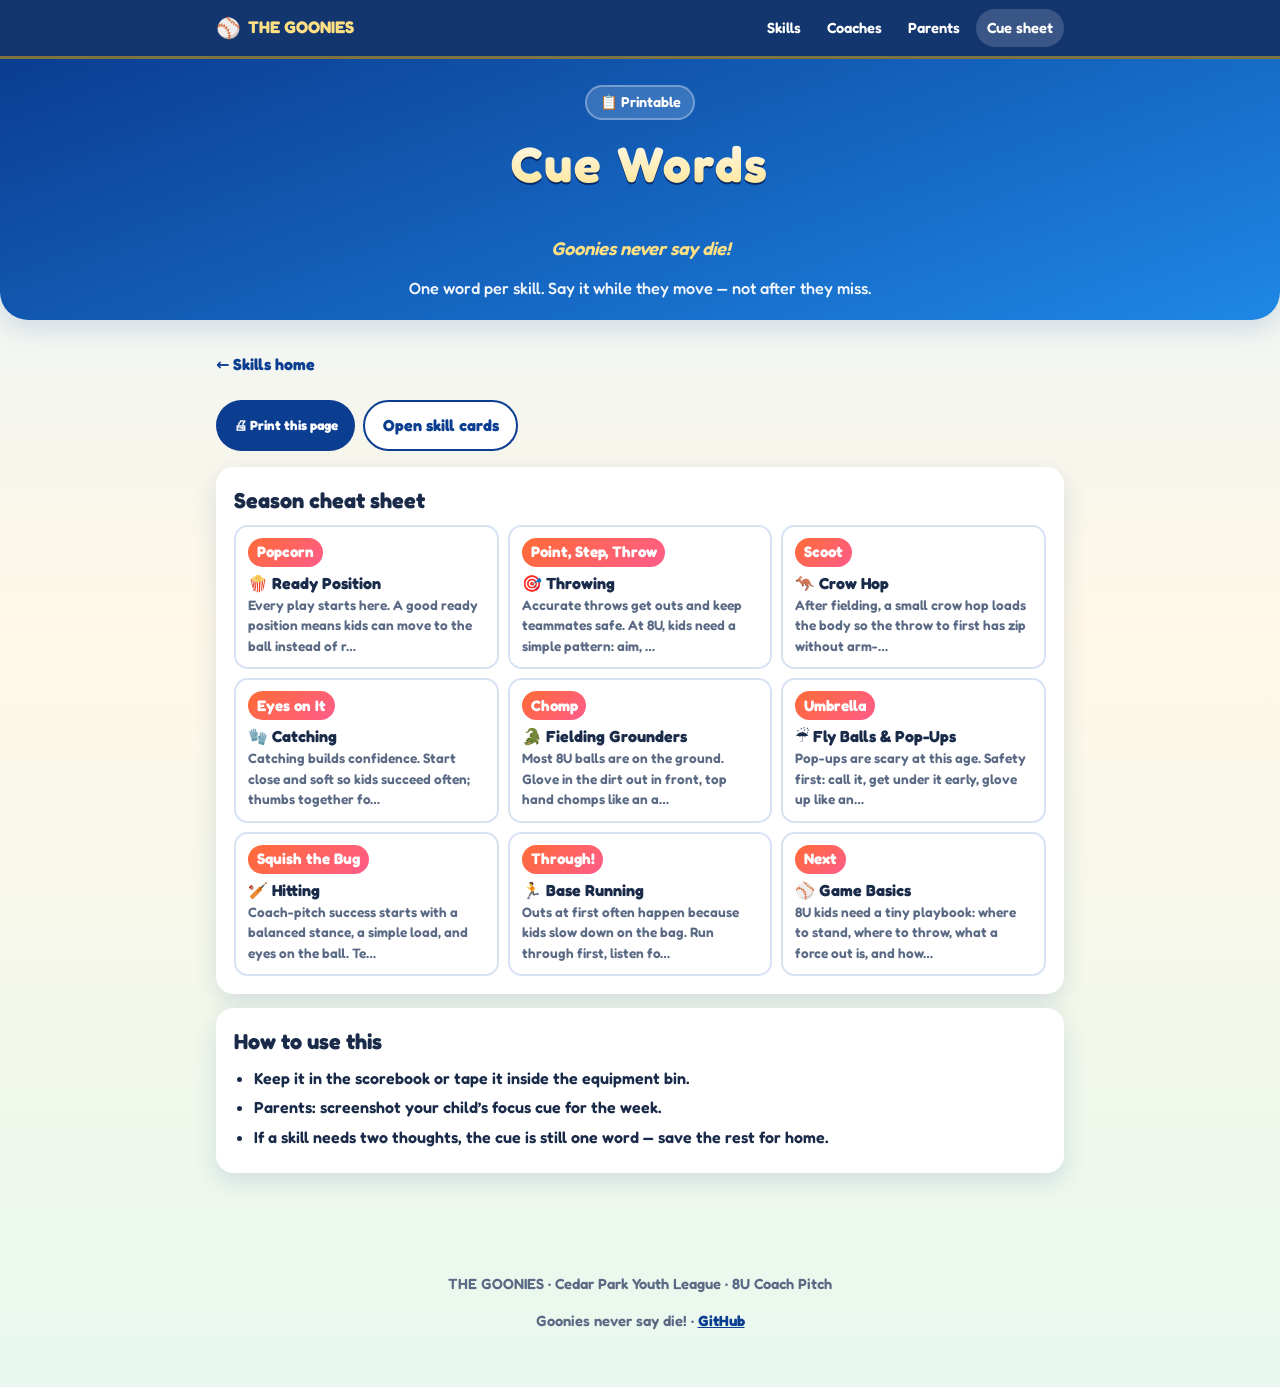
==== cheat-sheet.html @ 3a560a13 "Initial Goonies 8U team skills site for coaches and parents Public Pages site with skill cards (read" ====
<!DOCTYPE html>
<html lang="en">
<head>
  <meta charset="utf-8">
  <meta name="viewport" content="width=device-width, initial-scale=1, viewport-fit=cover">
  <meta name="theme-color" content="#0b3d91">
  <title>Cue Sheet · THE GOONIES</title>
  <link rel="preconnect" href="https://fonts.googleapis.com">
  <link rel="preconnect" href="https://fonts.gstatic.com" crossorigin>
  <link href="https://fonts.googleapis.com/css2?family=Fredoka:wght@400;500;600;700&family=Nunito:wght@600;700;800&display=swap" rel="stylesheet">
  <link rel="stylesheet" href="assets/css/app.css">
  
</head>
<body>
<nav class="topnav" aria-label="Main">
  <div class="topnav-inner">
    <a class="brand" href="index.html"><span class="brand-mark">⚾</span> <span>THE GOONIES</span></a>
    <div class="nav-links">
      <a href="index.html">Skills</a>
      <a href="coaches.html">Coaches</a>
      <a href="parents.html">Parents</a>
      <a href="cheat-sheet.html">Cue sheet</a>
    </div>
  </div>
</nav>

<header class="hero">
  <div class="hero-badge">📋 Printable</div>
  <h1 class="hero-team">Cue Words</h1>
  <p class="hero-tagline">Goonies never say die!</p>
  <p class="hero-lead">One word per skill. Say it while they move — not after they miss.</p>
</header>
<main class="wrap">
  <a class="back-link" href="index.html">← Skills home</a>
  <div class="print-bar">
    <button class="btn" type="button" onclick="window.print()">🖨 Print this page</button>
    <a class="btn secondary" href="index.html">Open skill cards</a>
  </div>
  <h1 class="print-only-title">THE GOONIES · 8U Cue Words · Cedar Park Youth League</h1>
  <section class="card">
    <h2>Season cheat sheet</h2>
    <div class="cheat-grid">
<div class="cheat-item">
  <div class="c">Popcorn</div>
  <div class="n">🍿 Ready Position</div>
  <div class="w">Every play starts here. A good ready position means kids can move to the ball instead of r…</div>
</div>
<div class="cheat-item">
  <div class="c">Point, Step, Throw</div>
  <div class="n">🎯 Throwing</div>
  <div class="w">Accurate throws get outs and keep teammates safe. At 8U, kids need a simple pattern: aim, …</div>
</div>
<div class="cheat-item">
  <div class="c">Scoot</div>
  <div class="n">🦘 Crow Hop</div>
  <div class="w">After fielding, a small crow hop loads the body so the throw to first has zip without arm-…</div>
</div>
<div class="cheat-item">
  <div class="c">Eyes on It</div>
  <div class="n">🧤 Catching</div>
  <div class="w">Catching builds confidence. Start close and soft so kids succeed often; thumbs together fo…</div>
</div>
<div class="cheat-item">
  <div class="c">Chomp</div>
  <div class="n">🐊 Fielding Grounders</div>
  <div class="w">Most 8U balls are on the ground. Glove in the dirt out in front, top hand chomps like an a…</div>
</div>
<div class="cheat-item">
  <div class="c">Umbrella</div>
  <div class="n">☔ Fly Balls & Pop-Ups</div>
  <div class="w">Pop-ups are scary at this age. Safety first: call it, get under it early, glove up like an…</div>
</div>
<div class="cheat-item">
  <div class="c">Squish the Bug</div>
  <div class="n">🏏 Hitting</div>
  <div class="w">Coach-pitch success starts with a balanced stance, a simple load, and eyes on the ball. Te…</div>
</div>
<div class="cheat-item">
  <div class="c">Through!</div>
  <div class="n">🏃 Base Running</div>
  <div class="w">Outs at first often happen because kids slow down on the bag. Run through first, listen fo…</div>
</div>
<div class="cheat-item">
  <div class="c">Next</div>
  <div class="n">⚾ Game Basics</div>
  <div class="w">8U kids need a tiny playbook: where to stand, where to throw, what a force out is, and how…</div>
</div>
    </div>
  </section>
  <section class="card">
    <h2>How to use this</h2>
    <ul class="checklist">
      <li>Keep it in the scorebook or tape it inside the equipment bin.</li>
      <li>Parents: screenshot your child’s focus cue for the week.</li>
      <li>If a skill needs two thoughts, the cue is still one word — save the rest for home.</li>
    </ul>
  </section>
</main>

<footer class="footer">
  <p>THE GOONIES · Cedar Park Youth League · 8U Coach Pitch</p>
  <p>Goonies never say die! · <a href="https://github.com/GrrHero/goonies-baseball">GitHub</a></p>
</footer>
<script src="assets/js/app.js" defer></script>
</body>
</html>
---- assets/css/app.css ----
:root {
  --navy: #0b3d91;
  --navy-deep: #072a66;
  --sky: #4fc3f7;
  --grass: #2ecc71;
  --grass-dark: #27ae60;
  --sun: #ffc107;
  --gold: #ffe082;
  --orange: #ff6b35;
  --pink: #ff5c8a;
  --purple: #7c4dff;
  --cream: #fff8e7;
  --card: #ffffff;
  --ink: #1a2b4a;
  --muted: #5a6a85;
  --line: #d7e3f4;
  --shadow: 0 8px 24px rgba(11, 61, 145, 0.14);
  --radius: 1.1rem;
  --touch: 2.75rem;
  --font: "Fredoka", "Nunito", system-ui, sans-serif;
  --max: 880px;
}

*, *::before, *::after { box-sizing: border-box; }
html { scroll-behavior: smooth; }
body {
  margin: 0;
  font-family: var(--font);
  color: var(--ink);
  background: linear-gradient(180deg, #e3f2fd 0%, #fff8e7 45%, #e8f8ef 100%);
  min-height: 100vh;
  line-height: 1.5;
  -webkit-tap-highlight-color: transparent;
}
img { max-width: 100%; display: block; }
a { color: var(--navy); }
.wrap { max-width: var(--max); margin: 0 auto; padding: 1rem 1rem 3rem; position: relative; z-index: 1; }

/* Top nav */
.topnav {
  position: sticky; top: 0; z-index: 20;
  background: rgba(7, 42, 102, 0.94);
  backdrop-filter: blur(8px);
  color: white;
  border-bottom: 3px solid rgba(255, 193, 7, 0.45);
}
.topnav-inner {
  max-width: var(--max); margin: 0 auto;
  display: flex; align-items: center; gap: 0.5rem;
  padding: 0.55rem 1rem; flex-wrap: wrap;
}
.brand {
  display: flex; align-items: center; gap: 0.45rem;
  color: white; text-decoration: none; font-weight: 700; font-size: 1.05rem;
  margin-right: auto;
}
.brand-mark { font-size: 1.25rem; }
.brand span { color: var(--gold); }
.nav-links { display: flex; gap: 0.25rem; flex-wrap: wrap; }
.nav-links a {
  color: white; text-decoration: none; font-weight: 600; font-size: 0.92rem;
  padding: 0.45rem 0.7rem; border-radius: 999px; min-height: 2.4rem;
  display: inline-flex; align-items: center;
}
.nav-links a:hover, .nav-links a[aria-current="page"] {
  background: rgba(255,255,255,0.16);
}

/* Hero */
.hero {
  text-align: center;
  padding: 1.6rem 1rem 1.25rem;
  background: linear-gradient(160deg, var(--navy) 0%, #1565c0 55%, #1e88e5 100%);
  color: white;
  border-radius: 0 0 1.75rem 1.75rem;
  box-shadow: var(--shadow);
  position: relative; z-index: 1;
}
.hero-badge {
  display: inline-block; background: rgba(255,255,255,0.16);
  border: 2px solid rgba(255,255,255,0.3);
  padding: 0.3rem 0.8rem; border-radius: 999px; font-weight: 600; font-size: 0.9rem;
}
.hero-team {
  display: block; margin-top: 0.45rem;
  font-size: clamp(2rem, 8vw, 3.1rem); font-weight: 700; letter-spacing: 0.04em;
  background: linear-gradient(180deg, #fff 0%, #ffe082 100%);
  -webkit-background-clip: text; background-clip: text; color: transparent;
  filter: drop-shadow(0 2px 0 #072a66);
}
.hero-tagline { margin: 0.35rem 0 0.15rem; color: var(--gold); font-weight: 600; font-style: italic; font-size: 1.15rem; }
.hero-sub { margin: 0; opacity: 0.92; font-weight: 500; font-size: 0.95rem; }
.hero-lead { margin: 0.85rem auto 0; max-width: 36rem; font-weight: 500; font-size: 1.02rem; opacity: 0.95; }

/* Audience pills */
.audience {
  display: flex; gap: 0.6rem; justify-content: center; flex-wrap: wrap;
  margin: 1rem 0 0.25rem;
}
.pill {
  display: inline-flex; align-items: center; gap: 0.4rem;
  background: white; color: var(--navy); text-decoration: none;
  font-weight: 700; padding: 0.7rem 1rem; border-radius: 999px;
  box-shadow: var(--shadow); min-height: var(--touch);
}
.pill:active { transform: scale(0.98); }

/* Sections */
.section-title { margin: 1.5rem 0 0.75rem; font-size: 1.4rem; font-weight: 700; }
.section-note { margin: -0.35rem 0 1rem; color: var(--muted); font-weight: 600; font-size: 0.95rem; }

/* Skill grid */
.skill-grid {
  display: grid; grid-template-columns: 1fr; gap: 0.75rem;
}
@media (min-width: 560px) {
  .skill-grid { grid-template-columns: 1fr 1fr; }
}
@media (min-width: 820px) {
  .skill-grid { grid-template-columns: 1fr 1fr 1fr; }
}
.skill-card {
  display: flex; flex-direction: column; gap: 0.35rem;
  background: white; border-radius: var(--radius); padding: 1rem;
  box-shadow: var(--shadow); text-decoration: none; color: inherit;
  border: 3px solid transparent; min-height: 7.5rem;
}
.skill-card:hover { border-color: var(--sky); }
.skill-card:active { transform: scale(0.99); }
.skill-card .emoji { font-size: 1.85rem; line-height: 1; }
.skill-card h3 { margin: 0; font-size: 1.2rem; }
.skill-card .meta { color: var(--muted); font-weight: 600; font-size: 0.88rem; }
.cue-chip {
  align-self: flex-start; margin-top: auto;
  background: linear-gradient(135deg, var(--orange), var(--pink));
  color: white; font-weight: 700; font-size: 0.85rem;
  padding: 0.3rem 0.65rem; border-radius: 999px;
}

/* Content cards */
.card {
  background: white; border-radius: var(--radius); padding: 1.1rem 1.15rem;
  box-shadow: var(--shadow); margin: 0.85rem 0;
}
.card h2, .card h3 { margin: 0 0 0.5rem; }
.card h2 { font-size: 1.35rem; }
.card h3 { font-size: 1.15rem; }
.muted { color: var(--muted); font-weight: 600; }

.cue-banner {
  display: flex; align-items: center; gap: 0.75rem; flex-wrap: wrap;
  background: linear-gradient(135deg, #fff3e0, #fce4ec);
  border-radius: var(--radius); padding: 0.9rem 1rem; margin: 1rem 0;
  border-left: 6px solid var(--orange);
}
.cue-banner .big {
  background: linear-gradient(135deg, var(--orange), var(--pink));
  color: white; font-weight: 700; font-size: 1.25rem;
  padding: 0.45rem 0.85rem; border-radius: 999px;
}

.steps { margin: 0.5rem 0 0; padding: 0; list-style: none; counter-reset: step; }
.steps li {
  position: relative; padding: 0.55rem 0.55rem 0.55rem 2.55rem;
  margin: 0.35rem 0; background: var(--cream); border-radius: 0.85rem;
  font-weight: 600; counter-increment: step;
}
.steps li::before {
  content: counter(step); position: absolute; left: 0.4rem; top: 50%;
  transform: translateY(-50%); width: 1.65rem; height: 1.65rem;
  background: var(--navy); color: white; border-radius: 50%;
  display: flex; align-items: center; justify-content: center; font-size: 0.9rem;
}

.mistake {
  display: grid; gap: 0.35rem; padding: 0.75rem 0.85rem; margin: 0.45rem 0;
  background: #fff5f5; border-radius: 0.85rem; border-left: 5px solid #e53935;
}
.mistake .bad { font-weight: 700; color: #b71c1c; }
.mistake .fix { font-weight: 600; color: var(--ink); }
.mistake .fix::before { content: "Fix: "; color: var(--grass-dark); }

.drill-box {
  background: #e8f5e9; border-radius: 0.85rem; padding: 0.85rem 0.95rem;
  border-left: 5px solid var(--grass);
  margin: 0.5rem 0;
}
.drill-box.home { background: #e3f2fd; border-left-color: var(--navy); }
.drill-box .lbl {
  display: block; font-size: 0.75rem; text-transform: uppercase;
  letter-spacing: 0.06em; color: var(--muted); font-weight: 700; margin-bottom: 0.2rem;
}
.level-box {
  background: #f3e5f5; border-radius: 0.85rem; padding: 0.85rem 0.95rem;
  border-left: 5px solid var(--purple); margin: 0.5rem 0; font-weight: 600;
}

.videos { display: flex; flex-direction: column; gap: 0.7rem; }
@media (min-width: 640px) { .videos { display: grid; grid-template-columns: 1fr 1fr; } }
.video-card {
  display: flex; gap: 0.75rem; align-items: center;
  background: white; border-radius: var(--radius); overflow: hidden;
  box-shadow: var(--shadow); text-decoration: none; color: inherit;
  border: 3px solid transparent; min-height: 5rem;
}
.video-card:hover { border-color: var(--pink); }
.video-thumb { width: 42%; max-width: 160px; aspect-ratio: 16/9; object-fit: cover; background: #263238; flex-shrink: 0; }
.video-info { padding: 0.5rem 0.65rem 0.5rem 0; }
.video-info strong { display: block; font-size: 0.98rem; line-height: 1.25; }
.video-info .ch { display: block; margin-top: 0.2rem; color: var(--muted); font-weight: 600; font-size: 0.82rem; }
.video-info .yt {
  display: inline-block; margin-top: 0.35rem; background: #ffebee; color: #c62828;
  font-weight: 700; font-size: 0.75rem; padding: 0.15rem 0.5rem; border-radius: 999px;
}

.back-link {
  display: inline-flex; align-items: center; gap: 0.35rem;
  font-weight: 700; text-decoration: none; color: var(--navy);
  margin: 0.5rem 0 0.25rem; min-height: 2.5rem;
}

.plan-table { width: 100%; border-collapse: collapse; font-weight: 600; font-size: 0.95rem; }
.plan-table th, .plan-table td {
  border: 1px solid var(--line); padding: 0.55rem 0.65rem; text-align: left; vertical-align: top;
}
.plan-table th { background: #e3f2fd; }

.checklist { margin: 0.4rem 0; padding-left: 1.2rem; font-weight: 600; }
.checklist li { margin: 0.35rem 0; }

.footer {
  text-align: center; padding: 1.5rem 1rem 2.5rem; color: var(--muted);
  font-weight: 600; font-size: 0.92rem; position: relative; z-index: 1;
}
.footer a { color: var(--navy); font-weight: 700; }

/* Cheat sheet / print */
.cheat-grid {
  display: grid; grid-template-columns: 1fr 1fr; gap: 0.55rem;
}
@media (min-width: 700px) { .cheat-grid { grid-template-columns: 1fr 1fr 1fr; } }
.cheat-item {
  background: white; border: 2px solid var(--line); border-radius: 0.85rem;
  padding: 0.7rem 0.75rem;
}
.cheat-item .c {
  display: inline-block; background: linear-gradient(135deg, var(--orange), var(--pink));
  color: white; font-weight: 700; padding: 0.2rem 0.55rem; border-radius: 999px;
  font-size: 0.95rem; margin-bottom: 0.25rem;
}
.cheat-item .n { font-weight: 700; }
.cheat-item .w { color: var(--muted); font-size: 0.85rem; font-weight: 600; }

.print-bar {
  display: flex; gap: 0.5rem; flex-wrap: wrap; margin: 0.75rem 0 1rem;
}
.btn {
  appearance: none; border: none; cursor: pointer; font-family: inherit;
  background: var(--navy); color: white; font-weight: 700;
  padding: 0.7rem 1.1rem; border-radius: 999px; min-height: var(--touch);
  text-decoration: none; display: inline-flex; align-items: center;
}
.btn.secondary { background: white; color: var(--navy); border: 2px solid var(--navy); }

@media print {
  body { background: white; }
  .topnav, .hero, .print-bar, .footer, .nav-links, .audience, .back-link { display: none !important; }
  .wrap { max-width: none; padding: 0; }
  .cheat-item { break-inside: avoid; box-shadow: none; }
  .card { box-shadow: none; border: 1px solid #ccc; }
  a[href]::after { content: ""; }
  .print-only-title { display: block !important; text-align: center; margin-bottom: 0.75rem; }
}
.print-only-title { display: none; }
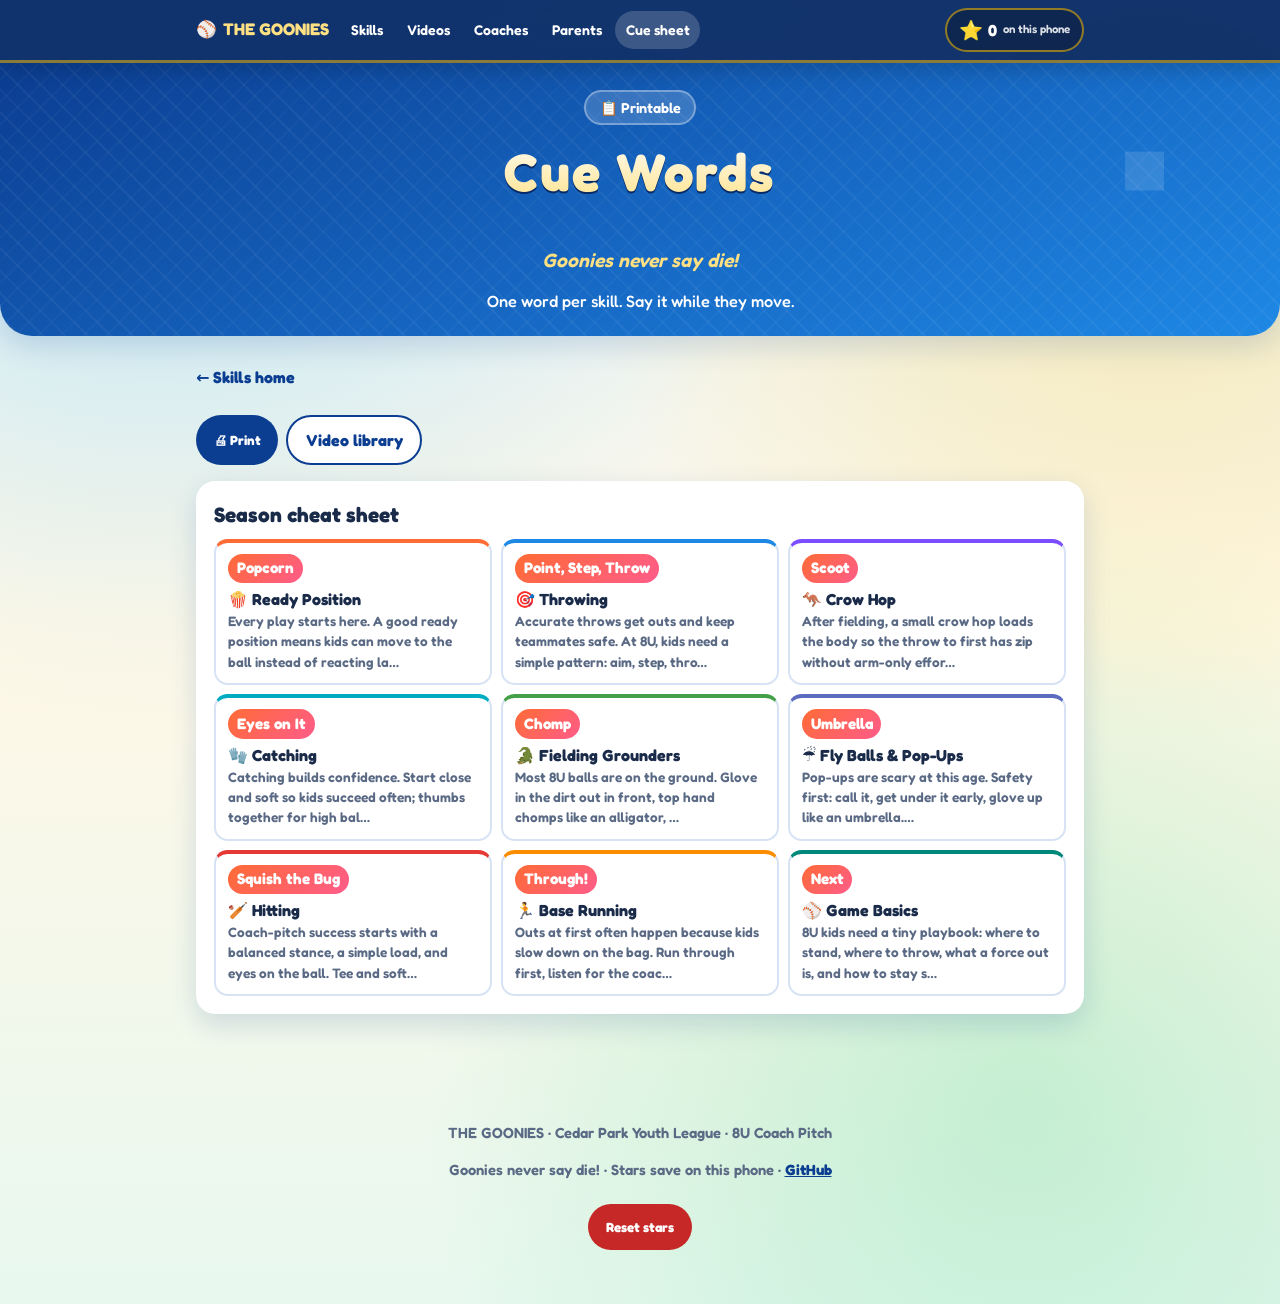
==== commit c52aaef8: "Upgrade visuals, video library, and progress stars Add 30+ oEmbed-verified youth baseball videos (2–" ====
--- a/cheat-sheet.html
+++ b/cheat-sheet.html
@@ -9,17 +9,22 @@
   <link rel="preconnect" href="https://fonts.gstatic.com" crossorigin>
   <link href="https://fonts.googleapis.com/css2?family=Fredoka:wght@400;500;600;700&family=Nunito:wght@600;700;800&display=swap" rel="stylesheet">
   <link rel="stylesheet" href="assets/css/app.css">
-  
 </head>
 <body>
 <nav class="topnav" aria-label="Main">
   <div class="topnav-inner">
-    <a class="brand" href="index.html"><span class="brand-mark">⚾</span> <span>THE GOONIES</span></a>
+    <a class="brand" href="index.html"><span>⚾</span> <span>THE GOONIES</span></a>
     <div class="nav-links">
       <a href="index.html">Skills</a>
+      <a href="videos.html">Videos</a>
       <a href="coaches.html">Coaches</a>
       <a href="parents.html">Parents</a>
       <a href="cheat-sheet.html">Cue sheet</a>
+    </div>
+    <div class="star-bank" title="Stars earned on this device">
+      <span class="ico">⭐</span>
+      <span data-star-count>0</span>
+      <span class="hint">on this phone</span>
     </div>
   </div>
 </nav>
@@ -28,78 +33,61 @@
   <div class="hero-badge">📋 Printable</div>
   <h1 class="hero-team">Cue Words</h1>
   <p class="hero-tagline">Goonies never say die!</p>
-  <p class="hero-lead">One word per skill. Say it while they move — not after they miss.</p>
+  <p class="hero-lead">One word per skill. Say it while they move.</p>
 </header>
 <main class="wrap">
   <a class="back-link" href="index.html">← Skills home</a>
   <div class="print-bar">
-    <button class="btn" type="button" onclick="window.print()">🖨 Print this page</button>
-    <a class="btn secondary" href="index.html">Open skill cards</a>
+    <button class="btn" type="button" onclick="window.print()">🖨 Print</button>
+    <a class="btn secondary" href="videos.html">Video library</a>
   </div>
-  <h1 class="print-only-title">THE GOONIES · 8U Cue Words · Cedar Park Youth League</h1>
+  <h1 class="print-only-title">THE GOONIES · 8U Cue Words</h1>
   <section class="card">
     <h2>Season cheat sheet</h2>
-    <div class="cheat-grid">
-<div class="cheat-item">
+    <div class="cheat-grid"><div class="cheat-item" style="border-top:4px solid #ff6b35">
   <div class="c">Popcorn</div>
   <div class="n">🍿 Ready Position</div>
-  <div class="w">Every play starts here. A good ready position means kids can move to the ball instead of r…</div>
-</div>
-<div class="cheat-item">
+  <div class="w">Every play starts here. A good ready position means kids can move to the ball instead of reacting la…</div>
+</div><div class="cheat-item" style="border-top:4px solid #1e88e5">
   <div class="c">Point, Step, Throw</div>
   <div class="n">🎯 Throwing</div>
-  <div class="w">Accurate throws get outs and keep teammates safe. At 8U, kids need a simple pattern: aim, …</div>
-</div>
-<div class="cheat-item">
+  <div class="w">Accurate throws get outs and keep teammates safe. At 8U, kids need a simple pattern: aim, step, thro…</div>
+</div><div class="cheat-item" style="border-top:4px solid #7c4dff">
   <div class="c">Scoot</div>
   <div class="n">🦘 Crow Hop</div>
-  <div class="w">After fielding, a small crow hop loads the body so the throw to first has zip without arm-…</div>
-</div>
-<div class="cheat-item">
+  <div class="w">After fielding, a small crow hop loads the body so the throw to first has zip without arm-only effor…</div>
+</div><div class="cheat-item" style="border-top:4px solid #00acc1">
   <div class="c">Eyes on It</div>
   <div class="n">🧤 Catching</div>
-  <div class="w">Catching builds confidence. Start close and soft so kids succeed often; thumbs together fo…</div>
-</div>
-<div class="cheat-item">
+  <div class="w">Catching builds confidence. Start close and soft so kids succeed often; thumbs together for high bal…</div>
+</div><div class="cheat-item" style="border-top:4px solid #43a047">
   <div class="c">Chomp</div>
   <div class="n">🐊 Fielding Grounders</div>
-  <div class="w">Most 8U balls are on the ground. Glove in the dirt out in front, top hand chomps like an a…</div>
-</div>
-<div class="cheat-item">
+  <div class="w">Most 8U balls are on the ground. Glove in the dirt out in front, top hand chomps like an alligator, …</div>
+</div><div class="cheat-item" style="border-top:4px solid #5c6bc0">
   <div class="c">Umbrella</div>
-  <div class="n">☔ Fly Balls & Pop-Ups</div>
-  <div class="w">Pop-ups are scary at this age. Safety first: call it, get under it early, glove up like an…</div>
-</div>
-<div class="cheat-item">
+  <div class="n">☔ Fly Balls &amp; Pop-Ups</div>
+  <div class="w">Pop-ups are scary at this age. Safety first: call it, get under it early, glove up like an umbrella.…</div>
+</div><div class="cheat-item" style="border-top:4px solid #e53935">
   <div class="c">Squish the Bug</div>
   <div class="n">🏏 Hitting</div>
-  <div class="w">Coach-pitch success starts with a balanced stance, a simple load, and eyes on the ball. Te…</div>
-</div>
-<div class="cheat-item">
+  <div class="w">Coach-pitch success starts with a balanced stance, a simple load, and eyes on the ball. Tee and soft…</div>
+</div><div class="cheat-item" style="border-top:4px solid #fb8c00">
   <div class="c">Through!</div>
   <div class="n">🏃 Base Running</div>
-  <div class="w">Outs at first often happen because kids slow down on the bag. Run through first, listen fo…</div>
-</div>
-<div class="cheat-item">
+  <div class="w">Outs at first often happen because kids slow down on the bag. Run through first, listen for the coac…</div>
+</div><div class="cheat-item" style="border-top:4px solid #00897b">
   <div class="c">Next</div>
   <div class="n">⚾ Game Basics</div>
-  <div class="w">8U kids need a tiny playbook: where to stand, where to throw, what a force out is, and how…</div>
-</div>
-    </div>
-  </section>
-  <section class="card">
-    <h2>How to use this</h2>
-    <ul class="checklist">
-      <li>Keep it in the scorebook or tape it inside the equipment bin.</li>
-      <li>Parents: screenshot your child’s focus cue for the week.</li>
-      <li>If a skill needs two thoughts, the cue is still one word — save the rest for home.</li>
-    </ul>
+  <div class="w">8U kids need a tiny playbook: where to stand, where to throw, what a force out is, and how to stay s…</div>
+</div></div>
   </section>
 </main>
 
 <footer class="footer">
   <p>THE GOONIES · Cedar Park Youth League · 8U Coach Pitch</p>
-  <p>Goonies never say die! · <a href="https://github.com/GrrHero/goonies-baseball">GitHub</a></p>
+  <p>Goonies never say die! · Stars save on this phone · <a href="https://github.com/GrrHero/goonies-baseball">GitHub</a></p>
+  <p><button type="button" class="btn danger" data-reset-stars style="margin-top:.5rem">Reset stars</button></p>
 </footer>
 <script src="assets/js/app.js" defer></script>
 </body>
--- a/assets/css/app.css
+++ b/assets/css/app.css
@@ -3,272 +3,346 @@
   --navy-deep: #072a66;
   --sky: #4fc3f7;
   --grass: #2ecc71;
-  --grass-dark: #27ae60;
   --sun: #ffc107;
   --gold: #ffe082;
   --orange: #ff6b35;
   --pink: #ff5c8a;
-  --purple: #7c4dff;
   --cream: #fff8e7;
-  --card: #ffffff;
   --ink: #1a2b4a;
   --muted: #5a6a85;
   --line: #d7e3f4;
-  --shadow: 0 8px 24px rgba(11, 61, 145, 0.14);
-  --radius: 1.1rem;
-  --touch: 2.75rem;
+  --shadow: 0 10px 28px rgba(11, 61, 145, 0.16);
+  --radius: 1.2rem;
+  --touch: 2.85rem;
   --font: "Fredoka", "Nunito", system-ui, sans-serif;
-  --max: 880px;
-}
-
+  --max: 920px;
+}
 *, *::before, *::after { box-sizing: border-box; }
 html { scroll-behavior: smooth; }
 body {
-  margin: 0;
-  font-family: var(--font);
-  color: var(--ink);
-  background: linear-gradient(180deg, #e3f2fd 0%, #fff8e7 45%, #e8f8ef 100%);
-  min-height: 100vh;
-  line-height: 1.5;
-  -webkit-tap-highlight-color: transparent;
+  margin: 0; font-family: var(--font); color: var(--ink);
+  background:
+    radial-gradient(circle at 12% 8%, rgba(79,195,247,.28), transparent 38%),
+    radial-gradient(circle at 90% 12%, rgba(255,193,7,.28), transparent 36%),
+    radial-gradient(circle at 80% 85%, rgba(46,204,113,.22), transparent 40%),
+    linear-gradient(180deg, #e3f2fd 0%, #fff8e7 48%, #e8f8ef 100%);
+  min-height: 100vh; line-height: 1.5; -webkit-tap-highlight-color: transparent;
 }
 img { max-width: 100%; display: block; }
 a { color: var(--navy); }
-.wrap { max-width: var(--max); margin: 0 auto; padding: 1rem 1rem 3rem; position: relative; z-index: 1; }
-
-/* Top nav */
+.wrap { max-width: var(--max); margin: 0 auto; padding: 1rem 1rem 3.5rem; position: relative; z-index: 1; }
+
+/* Sticky nav */
 .topnav {
-  position: sticky; top: 0; z-index: 20;
-  background: rgba(7, 42, 102, 0.94);
-  backdrop-filter: blur(8px);
-  color: white;
-  border-bottom: 3px solid rgba(255, 193, 7, 0.45);
+  position: sticky; top: 0; z-index: 40;
+  background: rgba(7, 42, 102, 0.95); backdrop-filter: blur(10px);
+  color: #fff; border-bottom: 3px solid rgba(255,193,7,.5);
+  box-shadow: 0 6px 20px rgba(0,0,0,.18);
 }
 .topnav-inner {
   max-width: var(--max); margin: 0 auto;
-  display: flex; align-items: center; gap: 0.5rem;
-  padding: 0.55rem 1rem; flex-wrap: wrap;
+  display: flex; align-items: center; gap: .45rem;
+  padding: .5rem 1rem; flex-wrap: wrap;
 }
 .brand {
-  display: flex; align-items: center; gap: 0.45rem;
-  color: white; text-decoration: none; font-weight: 700; font-size: 1.05rem;
-  margin-right: auto;
-}
-.brand-mark { font-size: 1.25rem; }
+  display: flex; align-items: center; gap: .4rem;
+  color: #fff; text-decoration: none; font-weight: 700; font-size: 1.05rem;
+  margin-right: .25rem;
+}
 .brand span { color: var(--gold); }
-.nav-links { display: flex; gap: 0.25rem; flex-wrap: wrap; }
+.nav-links { display: flex; gap: .2rem; flex-wrap: wrap; }
 .nav-links a {
-  color: white; text-decoration: none; font-weight: 600; font-size: 0.92rem;
-  padding: 0.45rem 0.7rem; border-radius: 999px; min-height: 2.4rem;
+  color: #fff; text-decoration: none; font-weight: 600; font-size: .88rem;
+  padding: .42rem .65rem; border-radius: 999px; min-height: 2.35rem;
   display: inline-flex; align-items: center;
 }
-.nav-links a:hover, .nav-links a[aria-current="page"] {
-  background: rgba(255,255,255,0.16);
-}
-
-/* Hero */
+.nav-links a:hover, .nav-links a[aria-current="page"] { background: rgba(255,255,255,.18); }
+.star-bank {
+  display: inline-flex; align-items: center; gap: .35rem;
+  margin-left: auto; background: rgba(0,0,0,.25);
+  border: 2px solid rgba(255,193,7,.55); border-radius: 999px;
+  padding: .35rem .75rem; font-weight: 700; font-size: 1rem;
+}
+.star-bank .ico { font-size: 1.2rem; }
+.star-bank .hint { font-size: .72rem; font-weight: 600; opacity: .85; display: none; }
+@media (min-width: 700px) { .star-bank .hint { display: inline; } }
+
+/* Hero with diamond motif */
 .hero {
-  text-align: center;
-  padding: 1.6rem 1rem 1.25rem;
-  background: linear-gradient(160deg, var(--navy) 0%, #1565c0 55%, #1e88e5 100%);
-  color: white;
-  border-radius: 0 0 1.75rem 1.75rem;
-  box-shadow: var(--shadow);
-  position: relative; z-index: 1;
-}
+  position: relative; overflow: hidden; text-align: center;
+  padding: 1.7rem 1rem 1.4rem;
+  background: linear-gradient(155deg, var(--navy) 0%, #1565c0 52%, #1e88e5 100%);
+  color: #fff; border-radius: 0 0 2rem 2rem; box-shadow: var(--shadow);
+}
+.hero::before {
+  content: ""; position: absolute; inset: -20% -10% auto;
+  height: 140%; opacity: .14; pointer-events: none;
+  background:
+    repeating-linear-gradient(45deg, transparent 0 14px, rgba(255,255,255,.35) 14px 16px),
+    repeating-linear-gradient(-45deg, transparent 0 14px, rgba(255,255,255,.2) 14px 16px);
+}
+.hero::after {
+  content: "◆"; position: absolute; right: 8%; top: 18%;
+  font-size: 4.5rem; opacity: .12; transform: rotate(45deg); pointer-events: none;
+}
+.hero > * { position: relative; z-index: 1; }
 .hero-badge {
-  display: inline-block; background: rgba(255,255,255,0.16);
-  border: 2px solid rgba(255,255,255,0.3);
-  padding: 0.3rem 0.8rem; border-radius: 999px; font-weight: 600; font-size: 0.9rem;
+  display: inline-block; background: rgba(255,255,255,.16);
+  border: 2px solid rgba(255,255,255,.32);
+  padding: .3rem .85rem; border-radius: 999px; font-weight: 600; font-size: .9rem;
 }
 .hero-team {
-  display: block; margin-top: 0.45rem;
-  font-size: clamp(2rem, 8vw, 3.1rem); font-weight: 700; letter-spacing: 0.04em;
+  display: block; margin-top: .4rem;
+  font-size: clamp(2.1rem, 8.5vw, 3.3rem); font-weight: 700; letter-spacing: .04em;
   background: linear-gradient(180deg, #fff 0%, #ffe082 100%);
   -webkit-background-clip: text; background-clip: text; color: transparent;
   filter: drop-shadow(0 2px 0 #072a66);
 }
-.hero-tagline { margin: 0.35rem 0 0.15rem; color: var(--gold); font-weight: 600; font-style: italic; font-size: 1.15rem; }
-.hero-sub { margin: 0; opacity: 0.92; font-weight: 500; font-size: 0.95rem; }
-.hero-lead { margin: 0.85rem auto 0; max-width: 36rem; font-weight: 500; font-size: 1.02rem; opacity: 0.95; }
-
-/* Audience pills */
-.audience {
-  display: flex; gap: 0.6rem; justify-content: center; flex-wrap: wrap;
-  margin: 1rem 0 0.25rem;
-}
+.hero-tagline { margin: .35rem 0 .1rem; color: var(--gold); font-weight: 600; font-style: italic; font-size: 1.2rem; }
+.hero-sub { margin: 0; opacity: .92; font-weight: 500; }
+.hero-lead { margin: .85rem auto 0; max-width: 36rem; font-weight: 500; font-size: 1.02rem; }
+
+.audience { display: flex; gap: .55rem; justify-content: center; flex-wrap: wrap; margin: 1.1rem 0 .2rem; }
 .pill {
-  display: inline-flex; align-items: center; gap: 0.4rem;
-  background: white; color: var(--navy); text-decoration: none;
-  font-weight: 700; padding: 0.7rem 1rem; border-radius: 999px;
+  display: inline-flex; align-items: center; gap: .4rem;
+  background: #fff; color: var(--navy); text-decoration: none;
+  font-weight: 700; padding: .7rem 1rem; border-radius: 999px;
   box-shadow: var(--shadow); min-height: var(--touch);
 }
-.pill:active { transform: scale(0.98); }
-
-/* Sections */
-.section-title { margin: 1.5rem 0 0.75rem; font-size: 1.4rem; font-weight: 700; }
-.section-note { margin: -0.35rem 0 1rem; color: var(--muted); font-weight: 600; font-size: 0.95rem; }
+.section-title { margin: 1.5rem 0 .4rem; font-size: 1.45rem; font-weight: 700; }
+.section-note { margin: 0 0 1rem; color: var(--muted); font-weight: 600; font-size: .95rem; }
+.save-note { margin: .35rem 0 0; font-size: .85rem; color: var(--muted); font-weight: 600; text-align: center; }
 
 /* Skill grid */
-.skill-grid {
-  display: grid; grid-template-columns: 1fr; gap: 0.75rem;
-}
-@media (min-width: 560px) {
-  .skill-grid { grid-template-columns: 1fr 1fr; }
-}
-@media (min-width: 820px) {
-  .skill-grid { grid-template-columns: 1fr 1fr 1fr; }
-}
+.skill-grid { display: grid; grid-template-columns: 1fr; gap: .85rem; }
+@media (min-width: 560px) { .skill-grid { grid-template-columns: 1fr 1fr; } }
+@media (min-width: 860px) { .skill-grid { grid-template-columns: 1fr 1fr 1fr; } }
+
 .skill-card {
-  display: flex; flex-direction: column; gap: 0.35rem;
-  background: white; border-radius: var(--radius); padding: 1rem;
+  --accent: var(--orange);
+  display: flex; flex-direction: column; gap: .4rem;
+  background: #fff; border-radius: var(--radius); padding: 1rem .95rem .9rem;
   box-shadow: var(--shadow); text-decoration: none; color: inherit;
-  border: 3px solid transparent; min-height: 7.5rem;
-}
-.skill-card:hover { border-color: var(--sky); }
-.skill-card:active { transform: scale(0.99); }
-.skill-card .emoji { font-size: 1.85rem; line-height: 1; }
-.skill-card h3 { margin: 0; font-size: 1.2rem; }
-.skill-card .meta { color: var(--muted); font-weight: 600; font-size: 0.88rem; }
+  border: 3px solid transparent; border-top: 5px solid var(--accent);
+  position: relative; min-height: 11rem; transition: transform .12s ease, border-color .12s;
+}
+.skill-card:hover { border-color: var(--accent); transform: translateY(-2px); }
+.skill-card-top { display: flex; align-items: flex-start; gap: .65rem; }
+.skill-emoji {
+  width: 3.1rem; height: 3.1rem; border-radius: 1rem;
+  background: color-mix(in srgb, var(--accent) 18%, white);
+  display: flex; align-items: center; justify-content: center;
+  font-size: 1.75rem; flex-shrink: 0;
+}
+.skill-card h3 { margin: 0; font-size: 1.2rem; line-height: 1.2; }
+.skill-card .meta { color: var(--muted); font-weight: 600; font-size: .85rem; margin: .15rem 0 0; }
 .cue-chip {
-  align-self: flex-start; margin-top: auto;
-  background: linear-gradient(135deg, var(--orange), var(--pink));
-  color: white; font-weight: 700; font-size: 0.85rem;
-  padding: 0.3rem 0.65rem; border-radius: 999px;
-}
-
-/* Content cards */
+  align-self: flex-start;
+  background: linear-gradient(135deg, var(--accent), color-mix(in srgb, var(--accent) 60%, #ff5c8a));
+  color: #fff; font-weight: 700; font-size: .82rem;
+  padding: .28rem .65rem; border-radius: 999px; box-shadow: 0 3px 0 rgba(0,0,0,.12);
+}
+.progress-ring {
+  position: absolute; top: .7rem; right: .7rem;
+  width: 2.4rem; height: 2.4rem;
+}
+.progress-ring svg { width: 100%; height: 100%; transform: rotate(-90deg); }
+.progress-ring circle { fill: none; stroke-width: 4; }
+.progress-ring .bg { stroke: #e8eef7; }
+.progress-ring .fg { stroke: var(--accent); stroke-linecap: round; transition: stroke-dashoffset .35s ease; }
+.progress-ring .pct {
+  position: absolute; inset: 0; display: flex; align-items: center; justify-content: center;
+  font-size: .65rem; font-weight: 800; transform: none;
+}
+.thumb-strip {
+  display: flex; gap: .35rem; margin-top: .35rem; overflow: hidden;
+}
+.thumb-strip img {
+  width: 32%; aspect-ratio: 16/9; object-fit: cover; border-radius: .45rem;
+  background: #263238;
+}
+
+/* Cards / content */
 .card {
-  background: white; border-radius: var(--radius); padding: 1.1rem 1.15rem;
-  box-shadow: var(--shadow); margin: 0.85rem 0;
-}
-.card h2, .card h3 { margin: 0 0 0.5rem; }
-.card h2 { font-size: 1.35rem; }
-.card h3 { font-size: 1.15rem; }
+  background: #fff; border-radius: var(--radius); padding: 1.1rem 1.15rem;
+  box-shadow: var(--shadow); margin: .85rem 0;
+}
+.card h2 { margin: 0 0 .55rem; font-size: 1.3rem; }
 .muted { color: var(--muted); font-weight: 600; }
+.back-link {
+  display: inline-flex; align-items: center; gap: .3rem;
+  font-weight: 700; text-decoration: none; color: var(--navy);
+  margin: .4rem 0; min-height: 2.4rem;
+}
+
+.skill-hero {
+  display: flex; gap: .9rem; align-items: flex-start;
+  border-top: 6px solid var(--accent, var(--orange));
+}
+.skill-hero .big-emoji {
+  width: 4rem; height: 4rem; border-radius: 1.1rem;
+  background: color-mix(in srgb, var(--accent, var(--orange)) 18%, white);
+  display: flex; align-items: center; justify-content: center; font-size: 2.3rem; flex-shrink: 0;
+}
 
 .cue-banner {
-  display: flex; align-items: center; gap: 0.75rem; flex-wrap: wrap;
+  display: flex; align-items: center; gap: .75rem; flex-wrap: wrap;
   background: linear-gradient(135deg, #fff3e0, #fce4ec);
-  border-radius: var(--radius); padding: 0.9rem 1rem; margin: 1rem 0;
-  border-left: 6px solid var(--orange);
+  border-radius: var(--radius); padding: 1rem 1.1rem; margin: 1rem 0;
+  border-left: 7px solid var(--accent, var(--orange));
 }
 .cue-banner .big {
-  background: linear-gradient(135deg, var(--orange), var(--pink));
-  color: white; font-weight: 700; font-size: 1.25rem;
-  padding: 0.45rem 0.85rem; border-radius: 999px;
-}
-
-.steps { margin: 0.5rem 0 0; padding: 0; list-style: none; counter-reset: step; }
+  background: linear-gradient(135deg, var(--accent, var(--orange)), #ff5c8a);
+  color: #fff; font-weight: 700; font-size: clamp(1.15rem, 4vw, 1.45rem);
+  padding: .55rem 1rem; border-radius: 999px; box-shadow: 0 4px 0 rgba(0,0,0,.15);
+}
+
+/* Videos */
+.watch-title { display: flex; align-items: center; gap: .45rem; }
+.videos { display: flex; flex-direction: column; gap: .75rem; }
+@media (min-width: 640px) { .videos { display: grid; grid-template-columns: 1fr 1fr; } }
+@media (min-width: 900px) { .videos.triple { grid-template-columns: 1fr 1fr 1fr; } }
+.video-card {
+  display: block; background: #fff; border-radius: var(--radius); overflow: hidden;
+  box-shadow: var(--shadow); text-decoration: none; color: inherit;
+  border: 3px solid transparent; transition: border-color .12s, transform .12s;
+}
+.video-card:hover { border-color: var(--pink); transform: translateY(-2px); }
+.video-thumb-wrap { position: relative; background: #263238; aspect-ratio: 16/9; }
+.video-thumb-wrap img { width: 100%; height: 100%; object-fit: cover; }
+.play-btn {
+  position: absolute; left: 50%; top: 50%; transform: translate(-50%,-50%);
+  width: 3.4rem; height: 3.4rem; border-radius: 50%;
+  background: rgba(198,40,40,.92); color: #fff;
+  display: flex; align-items: center; justify-content: center;
+  font-size: 1.35rem; box-shadow: 0 6px 16px rgba(0,0,0,.35);
+  pointer-events: none;
+}
+.play-btn::before { content: "▶"; margin-left: .15rem; }
+.video-info { padding: .7rem .85rem .85rem; }
+.video-info strong { display: block; font-size: 1rem; line-height: 1.25; }
+.video-info .ch { display: block; margin-top: .25rem; color: var(--muted); font-weight: 600; font-size: .82rem; }
+
+/* Steps */
+.steps { margin: .5rem 0 0; padding: 0; list-style: none; counter-reset: step; }
 .steps li {
-  position: relative; padding: 0.55rem 0.55rem 0.55rem 2.55rem;
-  margin: 0.35rem 0; background: var(--cream); border-radius: 0.85rem;
+  position: relative; padding: .6rem .6rem .6rem 2.7rem;
+  margin: .4rem 0; background: var(--cream); border-radius: .9rem;
   font-weight: 600; counter-increment: step;
 }
 .steps li::before {
-  content: counter(step); position: absolute; left: 0.4rem; top: 50%;
-  transform: translateY(-50%); width: 1.65rem; height: 1.65rem;
-  background: var(--navy); color: white; border-radius: 50%;
-  display: flex; align-items: center; justify-content: center; font-size: 0.9rem;
-}
-
+  content: counter(step); position: absolute; left: .45rem; top: 50%;
+  transform: translateY(-50%); width: 1.75rem; height: 1.75rem;
+  background: var(--navy); color: #fff; border-radius: 50%;
+  display: flex; align-items: center; justify-content: center; font-size: .95rem; font-weight: 700;
+}
+
+/* Mistakes */
 .mistake {
-  display: grid; gap: 0.35rem; padding: 0.75rem 0.85rem; margin: 0.45rem 0;
-  background: #fff5f5; border-radius: 0.85rem; border-left: 5px solid #e53935;
-}
-.mistake .bad { font-weight: 700; color: #b71c1c; }
-.mistake .fix { font-weight: 600; color: var(--ink); }
-.mistake .fix::before { content: "Fix: "; color: var(--grass-dark); }
+  display: grid; gap: .45rem; padding: .85rem .9rem; margin: .5rem 0;
+  background: #fafafa; border-radius: .95rem; border: 2px solid var(--line);
+}
+.mistake .bad, .mistake .fix {
+  display: flex; gap: .55rem; align-items: flex-start; font-weight: 600;
+}
+.mistake .bad::before, .mistake .fix::before {
+  flex-shrink: 0; width: 1.55rem; height: 1.55rem; border-radius: 50%;
+  display: flex; align-items: center; justify-content: center;
+  font-size: .85rem; font-weight: 800; color: #fff; margin-top: .05rem;
+}
+.mistake .bad::before { content: "✕"; background: #e53935; }
+.mistake .fix::before { content: "✓"; background: #2e7d32; }
+.mistake .bad { color: #b71c1c; }
+.mistake .fix { color: var(--ink); }
 
 .drill-box {
-  background: #e8f5e9; border-radius: 0.85rem; padding: 0.85rem 0.95rem;
-  border-left: 5px solid var(--grass);
-  margin: 0.5rem 0;
+  background: #e8f5e9; border-radius: .9rem; padding: .9rem 1rem;
+  border-left: 5px solid var(--grass); margin: .5rem 0;
 }
 .drill-box.home { background: #e3f2fd; border-left-color: var(--navy); }
 .drill-box .lbl {
-  display: block; font-size: 0.75rem; text-transform: uppercase;
-  letter-spacing: 0.06em; color: var(--muted); font-weight: 700; margin-bottom: 0.2rem;
+  display: block; font-size: .72rem; text-transform: uppercase;
+  letter-spacing: .06em; color: var(--muted); font-weight: 700; margin-bottom: .2rem;
 }
 .level-box {
-  background: #f3e5f5; border-radius: 0.85rem; padding: 0.85rem 0.95rem;
-  border-left: 5px solid var(--purple); margin: 0.5rem 0; font-weight: 600;
-}
-
-.videos { display: flex; flex-direction: column; gap: 0.7rem; }
-@media (min-width: 640px) { .videos { display: grid; grid-template-columns: 1fr 1fr; } }
-.video-card {
-  display: flex; gap: 0.75rem; align-items: center;
-  background: white; border-radius: var(--radius); overflow: hidden;
-  box-shadow: var(--shadow); text-decoration: none; color: inherit;
-  border: 3px solid transparent; min-height: 5rem;
-}
-.video-card:hover { border-color: var(--pink); }
-.video-thumb { width: 42%; max-width: 160px; aspect-ratio: 16/9; object-fit: cover; background: #263238; flex-shrink: 0; }
-.video-info { padding: 0.5rem 0.65rem 0.5rem 0; }
-.video-info strong { display: block; font-size: 0.98rem; line-height: 1.25; }
-.video-info .ch { display: block; margin-top: 0.2rem; color: var(--muted); font-weight: 600; font-size: 0.82rem; }
-.video-info .yt {
-  display: inline-block; margin-top: 0.35rem; background: #ffebee; color: #c62828;
-  font-weight: 700; font-size: 0.75rem; padding: 0.15rem 0.5rem; border-radius: 999px;
-}
-
-.back-link {
-  display: inline-flex; align-items: center; gap: 0.35rem;
-  font-weight: 700; text-decoration: none; color: var(--navy);
-  margin: 0.5rem 0 0.25rem; min-height: 2.5rem;
-}
-
-.plan-table { width: 100%; border-collapse: collapse; font-weight: 600; font-size: 0.95rem; }
+  background: #f3e5f5; border-radius: .9rem; padding: .9rem 1rem;
+  border-left: 5px solid #7c4dff; margin: .5rem 0; font-weight: 600;
+}
+
+/* Progress buttons */
+.practice-row { display: flex; flex-wrap: wrap; gap: .55rem; margin-top: .85rem; }
+.did-it {
+  appearance: none; border: none; cursor: pointer; font-family: inherit;
+  display: inline-flex; align-items: center; justify-content: center; gap: .4rem;
+  min-height: var(--touch); padding: .7rem 1.15rem; border-radius: 999px;
+  background: linear-gradient(135deg, var(--grass), #27ae60); color: #fff;
+  font-size: 1.05rem; font-weight: 700; box-shadow: 0 5px 0 #1e8449;
+}
+.did-it:active { transform: translateY(2px); box-shadow: 0 3px 0 #1e8449; }
+.did-it.is-done {
+  background: linear-gradient(135deg, #ffc107, #ff9800); box-shadow: 0 5px 0 #e65100;
+}
+.did-it.home-btn { background: linear-gradient(135deg, #1e88e5, #1565c0); box-shadow: 0 5px 0 #0d47a1; }
+.did-it.home-btn.is-done { background: linear-gradient(135deg, #ffc107, #ff9800); box-shadow: 0 5px 0 #e65100; }
+.btn {
+  appearance: none; border: none; cursor: pointer; font-family: inherit;
+  background: var(--navy); color: #fff; font-weight: 700;
+  padding: .7rem 1.1rem; border-radius: 999px; min-height: var(--touch);
+  text-decoration: none; display: inline-flex; align-items: center;
+}
+.btn.secondary { background: #fff; color: var(--navy); border: 2px solid var(--navy); }
+.btn.danger { background: #c62828; }
+
+.plan-table { width: 100%; border-collapse: collapse; font-weight: 600; font-size: .95rem; }
 .plan-table th, .plan-table td {
-  border: 1px solid var(--line); padding: 0.55rem 0.65rem; text-align: left; vertical-align: top;
+  border: 1px solid var(--line); padding: .55rem .65rem; text-align: left; vertical-align: top;
 }
 .plan-table th { background: #e3f2fd; }
-
-.checklist { margin: 0.4rem 0; padding-left: 1.2rem; font-weight: 600; }
-.checklist li { margin: 0.35rem 0; }
+.checklist { margin: .4rem 0; padding-left: 1.2rem; font-weight: 600; }
+.checklist li { margin: .35rem 0; }
+
+/* Week checklist */
+.week-check { list-style: none; margin: .5rem 0 0; padding: 0; }
+.week-check li {
+  display: flex; align-items: center; gap: .65rem;
+  padding: .7rem .8rem; margin: .4rem 0; background: var(--cream);
+  border-radius: .85rem; font-weight: 700;
+}
+.week-check input {
+  width: 1.45rem; height: 1.45rem; accent-color: var(--grass); flex-shrink: 0;
+}
+
+/* Videos library */
+.library-group { margin: 1.25rem 0; }
+.library-group h2 {
+  display: flex; align-items: center; gap: .5rem;
+  margin: 0 0 .65rem; font-size: 1.25rem;
+}
+
+.cheat-grid { display: grid; grid-template-columns: 1fr 1fr; gap: .55rem; }
+@media (min-width: 700px) { .cheat-grid { grid-template-columns: 1fr 1fr 1fr; } }
+.cheat-item {
+  background: #fff; border: 2px solid var(--line); border-radius: .85rem; padding: .7rem .75rem;
+}
+.cheat-item .c {
+  display: inline-block; background: linear-gradient(135deg, var(--orange), var(--pink));
+  color: #fff; font-weight: 700; padding: .2rem .55rem; border-radius: 999px; font-size: .95rem; margin-bottom: .25rem;
+}
+.cheat-item .n { font-weight: 700; }
+.cheat-item .w { color: var(--muted); font-size: .85rem; font-weight: 600; }
+.print-bar { display: flex; gap: .5rem; flex-wrap: wrap; margin: .75rem 0 1rem; }
+.print-only-title { display: none; }
 
 .footer {
   text-align: center; padding: 1.5rem 1rem 2.5rem; color: var(--muted);
-  font-weight: 600; font-size: 0.92rem; position: relative; z-index: 1;
+  font-weight: 600; font-size: .92rem;
 }
 .footer a { color: var(--navy); font-weight: 700; }
 
-/* Cheat sheet / print */
-.cheat-grid {
-  display: grid; grid-template-columns: 1fr 1fr; gap: 0.55rem;
-}
-@media (min-width: 700px) { .cheat-grid { grid-template-columns: 1fr 1fr 1fr; } }
-.cheat-item {
-  background: white; border: 2px solid var(--line); border-radius: 0.85rem;
-  padding: 0.7rem 0.75rem;
-}
-.cheat-item .c {
-  display: inline-block; background: linear-gradient(135deg, var(--orange), var(--pink));
-  color: white; font-weight: 700; padding: 0.2rem 0.55rem; border-radius: 999px;
-  font-size: 0.95rem; margin-bottom: 0.25rem;
-}
-.cheat-item .n { font-weight: 700; }
-.cheat-item .w { color: var(--muted); font-size: 0.85rem; font-weight: 600; }
-
-.print-bar {
-  display: flex; gap: 0.5rem; flex-wrap: wrap; margin: 0.75rem 0 1rem;
-}
-.btn {
-  appearance: none; border: none; cursor: pointer; font-family: inherit;
-  background: var(--navy); color: white; font-weight: 700;
-  padding: 0.7rem 1.1rem; border-radius: 999px; min-height: var(--touch);
-  text-decoration: none; display: inline-flex; align-items: center;
-}
-.btn.secondary { background: white; color: var(--navy); border: 2px solid var(--navy); }
-
 @media print {
-  body { background: white; }
-  .topnav, .hero, .print-bar, .footer, .nav-links, .audience, .back-link { display: none !important; }
+  body { background: #fff; }
+  .topnav, .hero, .print-bar, .footer, .audience, .back-link, .did-it, .practice-row, .star-bank { display: none !important; }
   .wrap { max-width: none; padding: 0; }
-  .cheat-item { break-inside: avoid; box-shadow: none; }
-  .card { box-shadow: none; border: 1px solid #ccc; }
-  a[href]::after { content: ""; }
-  .print-only-title { display: block !important; text-align: center; margin-bottom: 0.75rem; }
-}
-.print-only-title { display: none; }
+  .cheat-item, .card { box-shadow: none; break-inside: avoid; }
+  .print-only-title { display: block !important; text-align: center; margin-bottom: .75rem; }
+}
